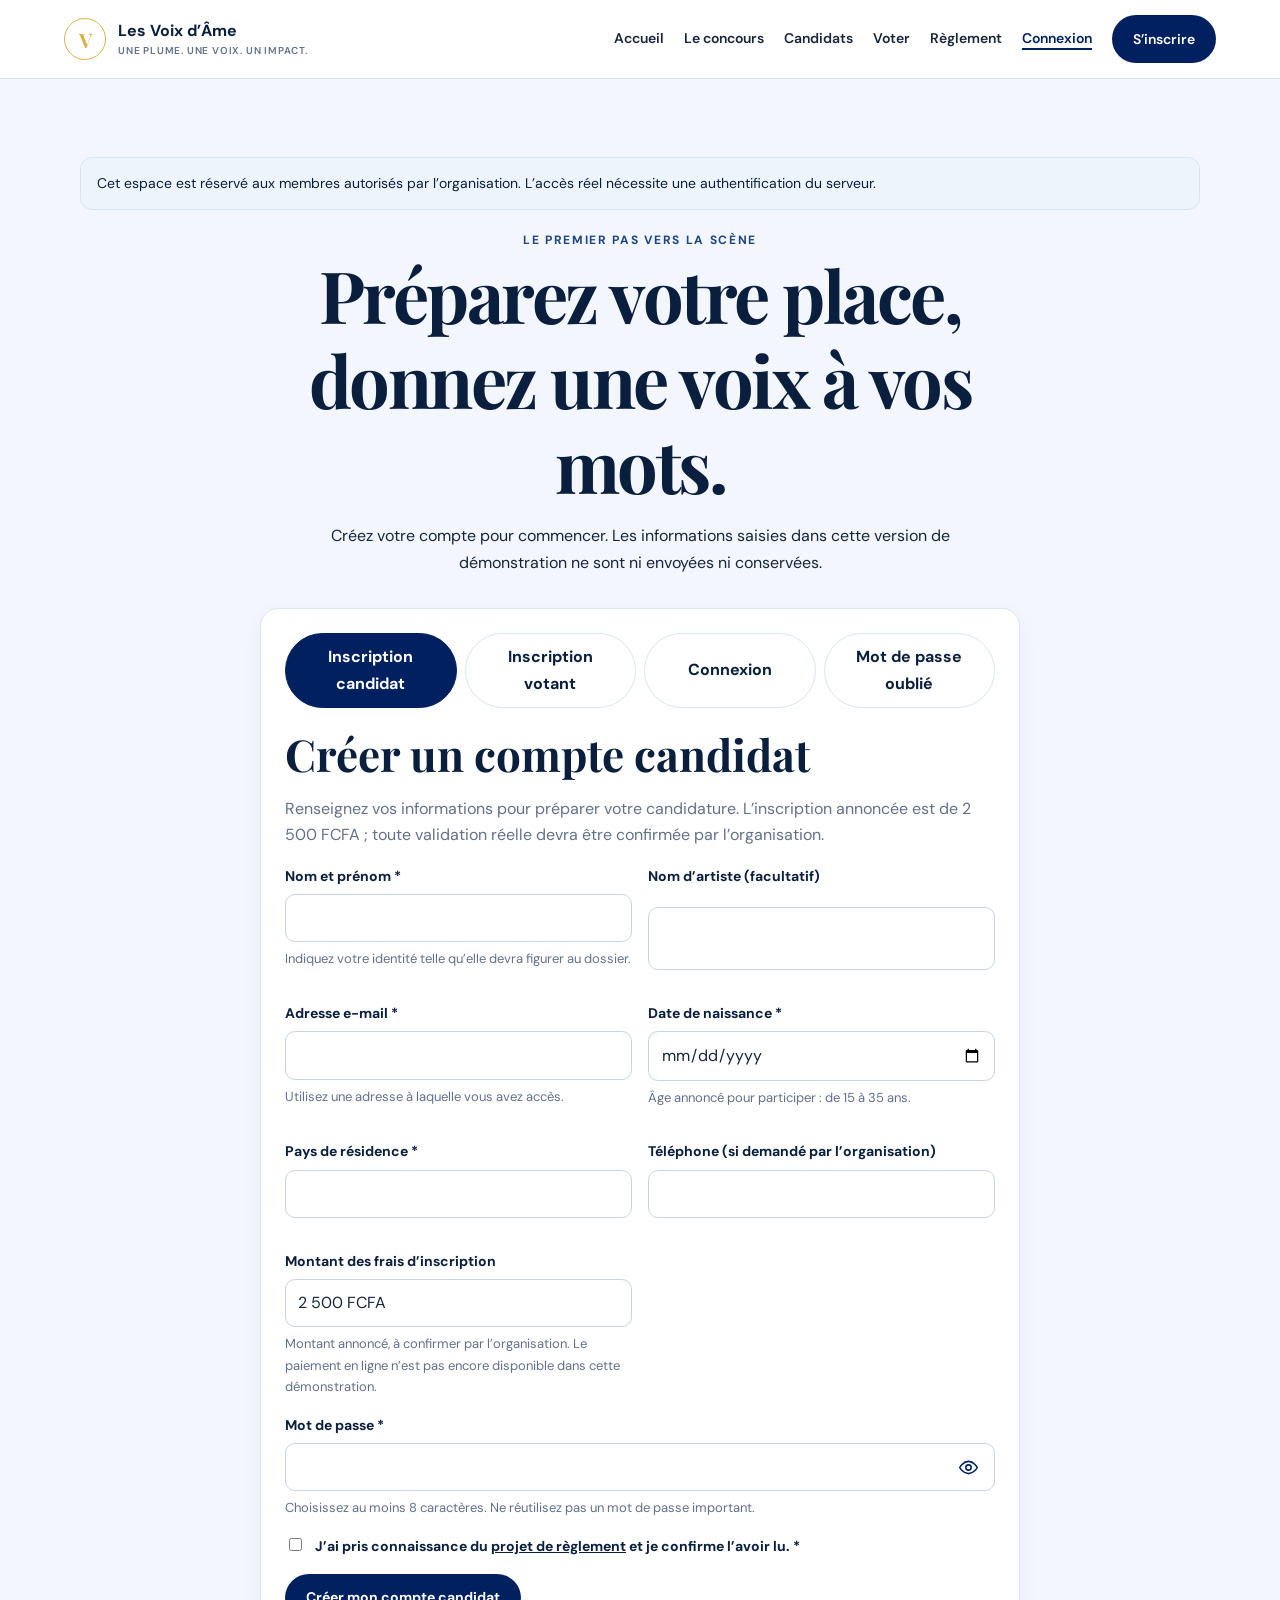
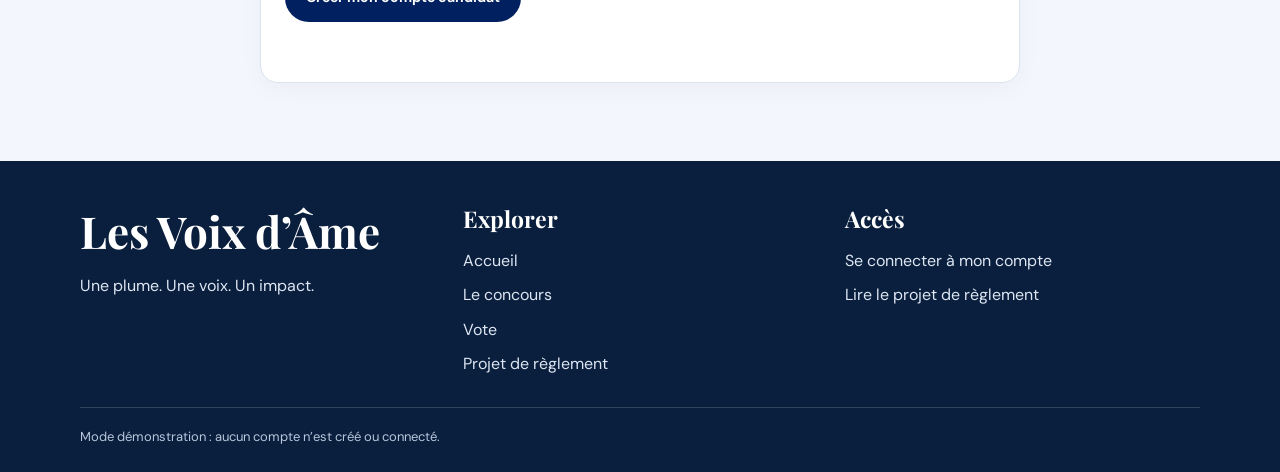
==== admin/index.html @ eb4baf4a "Le front-end du projet" ====
<!doctype html>
<script>if(sessionStorage.getItem("lva-demo-role")!=="admin"){window.location.replace("../auth.html?access=denied&role=admin")}</script>
<html lang="fr"><head><meta charset="utf-8"><meta name="viewport" content="width=device-width, initial-scale=1"><meta name="description" content="Administration Les Voix d’Âme — interface de démonstration non sécurisée."><title>Administration — Les Voix d’Âme</title><link rel="preconnect" href="https://fonts.googleapis.com"><link rel="preconnect" href="https://fonts.gstatic.com" crossorigin><link href="https://fonts.googleapis.com/css2?family=DM+Sans:wght@400;500;600;700&family=Playfair+Display:wght@500;600;700&display=swap" rel="stylesheet"><link rel="stylesheet" href="../css/variables.css"><link rel="stylesheet" href="../css/global.css"></head>
<body><a class="skip-link" href="#contenu">Aller au contenu</a><header class="site-header"><div class="nav-wrap"><a class="brand" href="../index.html"><span class="brand-mark">V</span><span>Les Voix d’Âme<small>UNE PLUME. UNE VOIX. UN IMPACT.</small></span></a><button class="menu-toggle" aria-expanded="false" aria-controls="navigation">Menu</button><nav class="main-nav" id="navigation" aria-label="Navigation principale"><a href="../index.html">Accueil</a><a href="../concours.html">Concours</a><a href="../candidats.html">Candidats</a><a href="../vote.html">Vote</a><a href="../informations.html">Informations</a><a href="../auth.html">Connexion</a></nav></div></header>
<main id="contenu"><section class="section"><div class="container"><div class="dashboard-head"><div><span class="eyebrow">Mode démonstration · interface non sécurisée</span><h1>Administration</h1><p>Les droits et autorisations doivent être contrôlés par le backend.</p></div><button class="btn btn-quiet" type="button" data-logout>Déconnexion (démo)</button></div><div class="dashboard-layout"><nav class="dashboard-menu" aria-label="Sections d’administration"><a href="#accueil">Tableau de bord</a><a href="#candidats">Candidatures</a><a href="#concours">Concours &amp; dates</a><a href="#votes">Votes &amp; paiements</a><a href="#jury">Jury</a><a href="#contenu-site">Contenu &amp; partenaires</a><a href="#securite">Utilisateurs &amp; sécurité</a></nav><div class="dashboard-content">
<section id="accueil"><h2>Tableau de bord</h2><div class="grid-4"><div class="card"><p class="muted">Candidats</p><div class="stat">—</div><small>À connecter</small></div><div class="card"><p class="muted">En attente</p><div class="stat">—</div><small>À connecter</small></div><div class="card"><p class="muted">Comptes</p><div class="stat">—</div><small>À connecter</small></div><div class="card"><p class="muted">Votes &amp; paiements</p><div class="stat">—</div><small>À connecter</small></div></div><div class="notice">Aucune statistique réelle n’est affichée.</div></section>
<section id="candidats"><h2>Candidats &amp; candidatures</h2><div class="field"><label for="candidate-search">Rechercher un candidat</label><input id="candidate-search" type="search" placeholder="Données disponibles après connexion"></div><div class="empty-state">Aucun dossier connecté. Toute validation ou tout rejet nécessite une API authentifiée.</div></section>
<section id="concours"><h2>Concours &amp; calendrier</h2><div class="date-list"><div class="date-item"><strong>Clôture des inscriptions</strong><time>31 décembre 2026 à 23 h 59</time></div><div class="date-item"><strong>Résultats de sélection</strong><time>8 janvier 2027 à 10 h</time></div><div class="date-item"><strong>Première phase en présentiel</strong><time>23 janvier 2027 à 16 h</time></div><div class="date-item"><strong>Deuxième phase en présentiel</strong><time>6 février 2027 à 16 h</time></div><div class="date-item"><strong>Grande finale</strong><time>20 février 2027 à 16 h</time></div></div><p class="notice" style="margin-top:16px">Correspondance entre les dates en présentiel et les phases à confirmer.</p></section>
<section id="votes"><h2>Votes &amp; paiements</h2><div class="notice notice-blue">Seul le serveur peut confirmer un paiement, créditer des points et enregistrer un vote. Ces actions sont désactivées ici.</div><a class="btn btn-quiet" href="../vote.html">Consulter les packs configurés</a></section>
<section id="jury"><h2>Jury &amp; évaluations</h2><div class="empty-state">Aucun membre ni résultat chargé. L’accès doit respecter les rôles et la confidentialité côté serveur.</div></section>
<section id="contenu-site"><h2>Contenu, annonces &amp; partenaires</h2><div class="empty-state">Les outils seront activés après définition des endpoints et des rôles. Aucun partenaire fictif n’est préchargé.</div></section>
<section id="securite"><h2>Utilisateurs &amp; sécurité</h2><div class="notice">Cette page n’est pas protégée par authentification. Ne pas utiliser comme panneau d’administration de production.</div><div class="empty-state" style="margin-top:16px">Comptes, rôles et journal d’audit à connecter au backend.</div></section>
</div></div></div></section></main><footer class="site-footer"><div class="container"><div class="footer-grid"><div><h2>Les Voix d’Âme</h2><p>Une plume. Une voix. Un impact.</p></div><div><h3>Site</h3><div class="footer-links"><a href="../index.html">Accueil</a><a href="../concours.html">Concours</a><a href="../informations.html">Informations</a></div></div><div><h3>Accès</h3><div class="footer-links"><a href="../auth.html">Connexion</a><a href="../informations.html">Règlement</a></div></div></div><div class="footer-bottom">Panneau de démonstration : ne pas exposer en production sans authentification serveur.</div></div></footer><script>const menu=document.querySelector(".menu-toggle");menu.addEventListener("click",()=>{const o=menu.getAttribute("aria-expanded")!=="true";menu.setAttribute("aria-expanded",String(o));document.querySelector(".main-nav").classList.toggle("is-open",o)});document.querySelector("[data-logout]").addEventListener("click",()=>{sessionStorage.removeItem("lva-demo-role");window.location.replace("../auth.html")});</script></body></html>
---- css/variables.css ----
:root {
  color-scheme: light;
  --navy: #0A1F3D;
  --blue: #002060;
  --blue-mid: #1D4582;
  --blue-pale: #CADCFC;
  --gold: #D9B24C;
  --surface: #F3F6FC;
  --white: #FFFFFF;
  --ink: #17253A;
  --muted: #627089;
  --line: #DCE4F0;
  --success: #176B4D;
  --shadow: 0 18px 50px rgba(10, 31, 61, .09);
  --radius: 18px;
  --font-display: "Playfair Display", Georgia, serif;
  --font-body: "DM Sans", Arial, sans-serif;
}
---- css/global.css ----
* { box-sizing: border-box; }
html { scroll-behavior: smooth; }
:target { scroll-margin-top: 96px; }
body { margin: 0; background: var(--surface); color: var(--ink); font: 16px/1.65 var(--font-body); }
body[data-required-role]:not(.role-authorized) { visibility:hidden; }
a { color: inherit; }
button, input, select, textarea { font: inherit; }
button, a { -webkit-tap-highlight-color: transparent; }
button { cursor: pointer; }
:focus-visible { outline: 3px solid var(--gold); outline-offset: 3px; }
.skip-link { position: absolute; left: -9999px; top: 8px; z-index: 20; background: white; padding: 10px; }
.skip-link:focus { left: 8px; }
.site-header { position: sticky; top: 0; z-index: 10; background: rgba(255,255,255,.96); border-bottom: 1px solid var(--line); backdrop-filter: blur(12px); }
.nav-wrap { max-width: 1200px; margin: auto; padding: 12px 24px; min-height: 78px; display:flex; align-items:center; justify-content:space-between; gap:24px; }
.brand { color: var(--navy); text-decoration:none; display:flex; align-items:center; gap:12px; line-height:1.2; font-weight:700; }
.brand-mark { width:42px; height:42px; border:1px solid var(--gold); color:var(--gold); display:grid; place-items:center; border-radius:50%; font:700 20px var(--font-display); }
.brand small { display:block; color:var(--muted); font-size:10px; letter-spacing:.08em; font-weight:600; margin-top:4px; }
.main-nav { display:flex; align-items:center; gap:20px; }
.main-nav a { text-decoration:none; color:var(--ink); font-size:14px; font-weight:600; }
.main-nav a:hover, .text-link:hover { color:var(--blue-mid); }
.main-nav a[aria-current="page"] { color:var(--blue); text-decoration:underline; text-decoration-thickness:2px; text-underline-offset:5px; }
.main-nav a.btn-blue { color:var(--white); }
.main-nav a.btn-blue:hover { color:var(--white); background:#123A78; }
.menu-toggle { display:none; border:1px solid var(--line); border-radius:10px; padding:9px 12px; background:#fff; color:var(--navy); }
.container { width:min(1120px, calc(100% - 40px)); margin-inline:auto; }
.section { padding:78px 0; }
.section-tight { padding:48px 0; }
.section-heading { max-width:700px; margin-bottom:32px; }
.section-heading-centered { margin-inline:auto; text-align:center; }
.eyebrow { display:inline-block; color:var(--blue-mid); text-transform:uppercase; letter-spacing:.14em; font-size:12px; font-weight:700; }
h1,h2,h3 { color:var(--navy); font-family:var(--font-display); line-height:1.18; margin:0 0 16px; }
h1 { font-size:clamp(42px, 6vw, 72px); letter-spacing:-.035em; }
h2 { font-size:clamp(30px, 4vw, 44px); }
h3 { font-size:23px; }
p { margin:0 0 16px; }
.muted { color:var(--muted); }
.hero { overflow:hidden; background:linear-gradient(120deg, var(--navy), #102F5C 66%, #1D4582); color:white; position:relative; }
.hero::after { content:""; position:absolute; width:440px; height:440px; border:1px solid rgba(217,178,76,.32); border-radius:50%; right:-150px; top:-165px; box-shadow:0 0 0 48px rgba(217,178,76,.035),0 0 0 100px rgba(217,178,76,.025); }
.hero .container { position:relative; z-index:1; padding-block:88px; }
.hero h1,.hero h2 { color:white; max-width:800px; }
.hero p { color:#E2EAF5; max-width:670px; font-size:18px; }
.hero .eyebrow { color:#F2D987; }
.hero-note .muted { color:#D8E4F5; }
.hero-grid { display:grid; grid-template-columns:1.3fr .7fr; gap:50px; align-items:center; }
.hero-note { border:1px solid rgba(255,255,255,.2); background:rgba(255,255,255,.07); padding:28px; border-radius:var(--radius); backdrop-filter:blur(8px); }
.hero-note strong { color:#F2D987; font:600 24px var(--font-display); }
.button-row { display:flex; flex-wrap:wrap; gap:12px; margin-top:26px; }
.btn { display:inline-flex; justify-content:center; align-items:center; min-height:48px; padding:12px 20px; border-radius:999px; border:1px solid transparent; text-decoration:none; font-size:14px; font-weight:700; line-height:1.2; transition:transform .18s,background .18s; }
.btn:hover { transform:translateY(-2px); }
.btn:active { transform:translateY(0); }
.btn:disabled { opacity:.65; cursor:not-allowed; transform:none; }
.btn-primary { background:var(--gold); color:var(--navy); }
.btn-light { background:white; color:var(--navy); }
.btn-outline { border-color:rgba(255,255,255,.72); color:white; }
.btn-outline:hover { color:white; background:rgba(255,255,255,.12); }
.btn-blue { background:var(--blue); color:var(--white); }
.btn-blue:hover { background:#123A78; color:var(--white); }
.btn-quiet { border-color:var(--line); color:var(--navy); background:white; }
.btn-quiet:hover { color:var(--blue); background:#F7F9FC; }
.countdown { display:flex; gap:12px; margin:20px 0 0; }
.countdown div { min-width:62px; text-align:center; padding:10px 8px; background:rgba(255,255,255,.1); border-radius:12px; }
.countdown strong { display:block; font-size:22px; color:white; }
.countdown span { font-size:10px; text-transform:uppercase; letter-spacing:.08em; color:#D8E4F5; }
.grid-2,.grid-3,.grid-4 { display:grid; gap:20px; }
.grid-2 { grid-template-columns:repeat(2,minmax(0,1fr)); }
.grid-3 { grid-template-columns:repeat(3,minmax(0,1fr)); }
.grid-4 { grid-template-columns:repeat(4,minmax(0,1fr)); }
.card { background:white; border:1px solid var(--line); border-radius:var(--radius); padding:24px; box-shadow:0 6px 24px rgba(10,31,61,.035); }
.card p:last-child { margin-bottom:0; }
.icon-box { width:44px; height:44px; display:grid; place-items:center; border-radius:13px; color:var(--blue); background:#EAF0FA; font-size:20px; margin-bottom:18px; }
.timeline { display:grid; grid-template-columns:repeat(4,1fr); gap:16px; }
.step { border-top:2px solid var(--gold); padding:20px 4px 0; }
.step-number { color:var(--blue-mid); font-size:12px; font-weight:700; text-transform:uppercase; letter-spacing:.1em; }
.date-list { display:grid; gap:12px; }
.date-list { margin:0; padding:0; list-style:none; }
.date-item { display:flex; justify-content:space-between; align-items:center; gap:16px; padding:15px 18px; background:white; border:1px solid var(--line); border-radius:12px; }
.date-item time { color:var(--blue); font-weight:700; white-space:nowrap; }
.criteria { display:flex; flex-wrap:wrap; gap:9px; }
.tag { display:inline-flex; padding:7px 12px; border-radius:999px; background:#E9EFF8; color:var(--navy); font-size:13px; font-weight:600; }
.banner { background:#EDF2F9; border-left:4px solid var(--gold); padding:17px 20px; border-radius:0 12px 12px 0; }
.notice { background:#FFF8E6; color:#654F19; border:1px solid #F1DEA0; padding:14px 16px; border-radius:12px; font-size:14px; }
.notice-blue { background:#EEF4FC; border-color:#D5E2F6; color:var(--navy); }
.regulation-layout { display:grid; grid-template-columns:250px minmax(0,1fr); gap:22px; align-items:start; margin-top:28px; }
.regulation-nav { position:sticky; top:96px; display:grid; gap:5px; }
.regulation-nav h2 { font-size:24px; }
.regulation-nav a { padding:7px 9px; border-radius:8px; color:var(--blue); font-size:14px; font-weight:600; text-decoration:none; }
.regulation-nav a:hover { background:#EAF0FA; }
.regulation-articles { display:grid; gap:16px; min-width:0; }
.regulation-article { scroll-margin-top:96px; }
.regulation-article p,.regulation-article li { max-width:78ch; }
.regulation-article li { margin-bottom:9px; }
.regulation-article .date-item { max-width:none; }
details.card summary { color:var(--navy); font:600 21px/1.35 var(--font-display); cursor:pointer; }
details.card[open] summary { margin-bottom:14px; }
.form-card { max-width:760px; margin:auto; }
.form-grid { display:grid; grid-template-columns:repeat(2,minmax(0,1fr)); gap:16px; }
.field { display:grid; gap:6px; margin-bottom:16px; }
.field label { color:var(--navy); font-size:14px; font-weight:700; }
.field input,.field select,.field textarea { width:100%; min-height:46px; border:1px solid #C9D4E3; border-radius:10px; padding:10px 12px; background:white; color:var(--ink); }
.field input::placeholder,.field textarea::placeholder { color:#68778E; opacity:1; }
.field input:focus,.field select:focus,.field textarea:focus { border-color:var(--blue-mid); outline:3px solid rgba(29,69,130,.14); outline-offset:1px; }
.field textarea { min-height:120px; resize:vertical; }
.field input[type="checkbox"],.field input[type="radio"] { width:auto; min-height:auto; }
.password-input { position:relative; }
.password-input input { padding-right:54px; }
.password-toggle { position:absolute; top:50%; right:6px; width:42px; height:42px; display:grid; place-items:center; transform:translateY(-50%); border:0; border-radius:9px; background:transparent; color:var(--blue); }
.password-toggle:hover { background:#EAF0FA; }
.password-toggle svg { width:21px; height:21px; fill:none; stroke:currentColor; stroke-width:1.8; stroke-linecap:round; stroke-linejoin:round; }
.password-toggle .eye-off { display:none; }
.password-toggle[aria-pressed="true"] .eye-on { display:none; }
.password-toggle[aria-pressed="true"] .eye-off { display:block; }
.form-help { color:var(--muted); font-size:13px; }
.check-row { display:flex; align-items:flex-start; gap:10px; }
.form-message { min-height:24px; margin-top:12px; color:var(--blue-mid); font-weight:600; }
.form-message:not(:empty) { padding:10px 12px; border-radius:9px; background:#EEF4FC; }
.form-message.is-error { color:#8B1E1E; background:#FFF0F0; }
.tabs { display:grid; grid-template-columns:repeat(auto-fit,minmax(160px,1fr)); gap:8px; margin-bottom:20px; align-items:stretch; }
.tab-button { border:1px solid var(--line); background:white; color:var(--navy); border-radius:999px; padding:10px 16px; font-weight:700; width:100%; justify-self:stretch; }
.tab-button:hover { background:#EEF3FA; }
.tab-button[aria-selected="true"] { background:var(--blue); color:white; border-color:var(--blue); }
.tab-panel[hidden] { display:none; }
.pack-card { display:flex; flex-direction:column; gap:10px; }
.pack-card strong { font:600 28px var(--font-display); color:var(--navy); }
.pack-card .btn { margin-top:auto; }
.stat { font:700 28px var(--font-display); color:var(--blue); }
.dashboard-layout { display:grid; grid-template-columns:230px minmax(0,1fr); gap:24px; align-items:start; }
.dashboard-menu { position:sticky; top:96px; display:grid; gap:6px; }
.dashboard-menu a { display:block; padding:10px 12px; border-radius:9px; text-decoration:none; color:var(--navy); font-weight:600; }
.dashboard-menu a:hover { background:#E9EFF8; }
.dashboard-content { min-width:0; display:grid; gap:22px; }
.dashboard-content section { scroll-margin-top:100px; }
.dashboard-head { display:flex; align-items:flex-start; justify-content:space-between; gap:16px; }
.dashboard-section { scroll-margin-top:100px; }
.dashboard-actions { display:flex; flex-wrap:wrap; gap:10px; }
.dashboard-status { display:inline-flex; align-items:center; gap:8px; border-radius:999px; padding:6px 11px; background:#EEF4FC; color:var(--navy); font-size:13px; font-weight:700; }
.progress { height:10px; background:#E8EDF5; border-radius:10px; overflow:hidden; }
.progress span { display:block; width:0; height:100%; background:var(--gold); }
.file-preview { display:block; width:min(100%,720px); margin-top:16px; background:#0A1F3D; border-radius:12px; }
.field-help-list { margin:0; padding-left:20px; color:var(--muted); }
.field-help-list li { margin-bottom:5px; }
.rating-row { display:grid; grid-template-columns:1fr 140px; gap:12px; align-items:center; padding:10px 0; border-bottom:1px solid var(--line); }
.rating-row input { width:100%; }
.table-wrap { overflow:auto; }
table { width:100%; border-collapse:collapse; text-align:left; }
th,td { border-bottom:1px solid var(--line); padding:12px; white-space:nowrap; }
th { color:var(--navy); font-size:13px; }
.empty-state { text-align:center; padding:32px 18px; color:var(--muted); border:1px dashed #BFCBDD; border-radius:14px; }
.site-footer { background:var(--navy); color:#DDE6F2; padding:44px 0 24px; }
.footer-grid { display:grid; grid-template-columns:repeat(auto-fit,minmax(220px,1fr)); gap:28px; }
.site-footer h2,.site-footer h3 { color:white; }
.site-footer a { color:#DDE6F2; text-decoration:none; }
.footer-links { display:grid; gap:8px; }
.footer-bottom { border-top:1px solid rgba(255,255,255,.16); margin-top:30px; padding-top:18px; color:#B8C7DC; font-size:13px; }
.text-link { color:var(--blue); font-weight:700; }
.sr-only { position:absolute; width:1px; height:1px; padding:0; margin:-1px; overflow:hidden; clip:rect(0,0,0,0); white-space:nowrap; border:0; }
@media (max-width:900px) {
  .main-nav { gap:12px; }
  .main-nav a { font-size:13px; }
  .grid-4 { grid-template-columns:repeat(2,minmax(0,1fr)); }
  .hero-grid { grid-template-columns:1fr; }
  .date-item { align-items:flex-start; flex-direction:column; gap:4px; }
  .date-item time { white-space:normal; }
  .dashboard-layout { grid-template-columns:1fr; }
  .dashboard-menu { position:static; display:flex; overflow:auto; white-space:nowrap; }
  .regulation-layout { grid-template-columns:1fr; }
  .regulation-nav { position:static; grid-template-columns:repeat(2,minmax(0,1fr)); }
  .regulation-nav h2 { grid-column:1/-1; }
}
@media (max-width:680px) {
  .nav-wrap { padding-inline:18px; min-height:68px; }
  .menu-toggle { display:block; }
  .main-nav { display:none; position:absolute; top:68px; left:0; right:0; padding:14px 20px 20px; background:white; border-bottom:1px solid var(--line); box-shadow:var(--shadow); align-items:stretch; }
  .main-nav.is-open { display:grid; }
  .main-nav a { padding:8px; font-size:15px; }
  .container { width:min(100% - 32px,1120px); }
  .section { padding:58px 0; }
  .hero .container { padding-block:65px; }
  .grid-2,.grid-3,.grid-4,.timeline,.footer-grid { grid-template-columns:1fr; }
  .form-grid { grid-template-columns:1fr; gap:0; }
  .date-item { align-items:flex-start; flex-direction:column; gap:4px; }
  .countdown { gap:7px; }
  .countdown div { min-width:55px; }
  .dashboard-menu { margin-inline:-16px; padding-inline:16px; }
  .dashboard-head { flex-direction:column; }
  .dashboard-head > * { max-width:100%; }
  .dashboard-head .btn { width:fit-content; }
  .dashboard-menu { width:calc(100% + 32px); max-width:100vw; }
  .regulation-nav { grid-template-columns:1fr 1fr; }
  .rating-row { grid-template-columns:1fr 95px; }
  .card { padding:20px; }
}
@media (prefers-reduced-motion:reduce) { *,*::before,*::after { scroll-behavior:auto !important; transition:none !important; } }
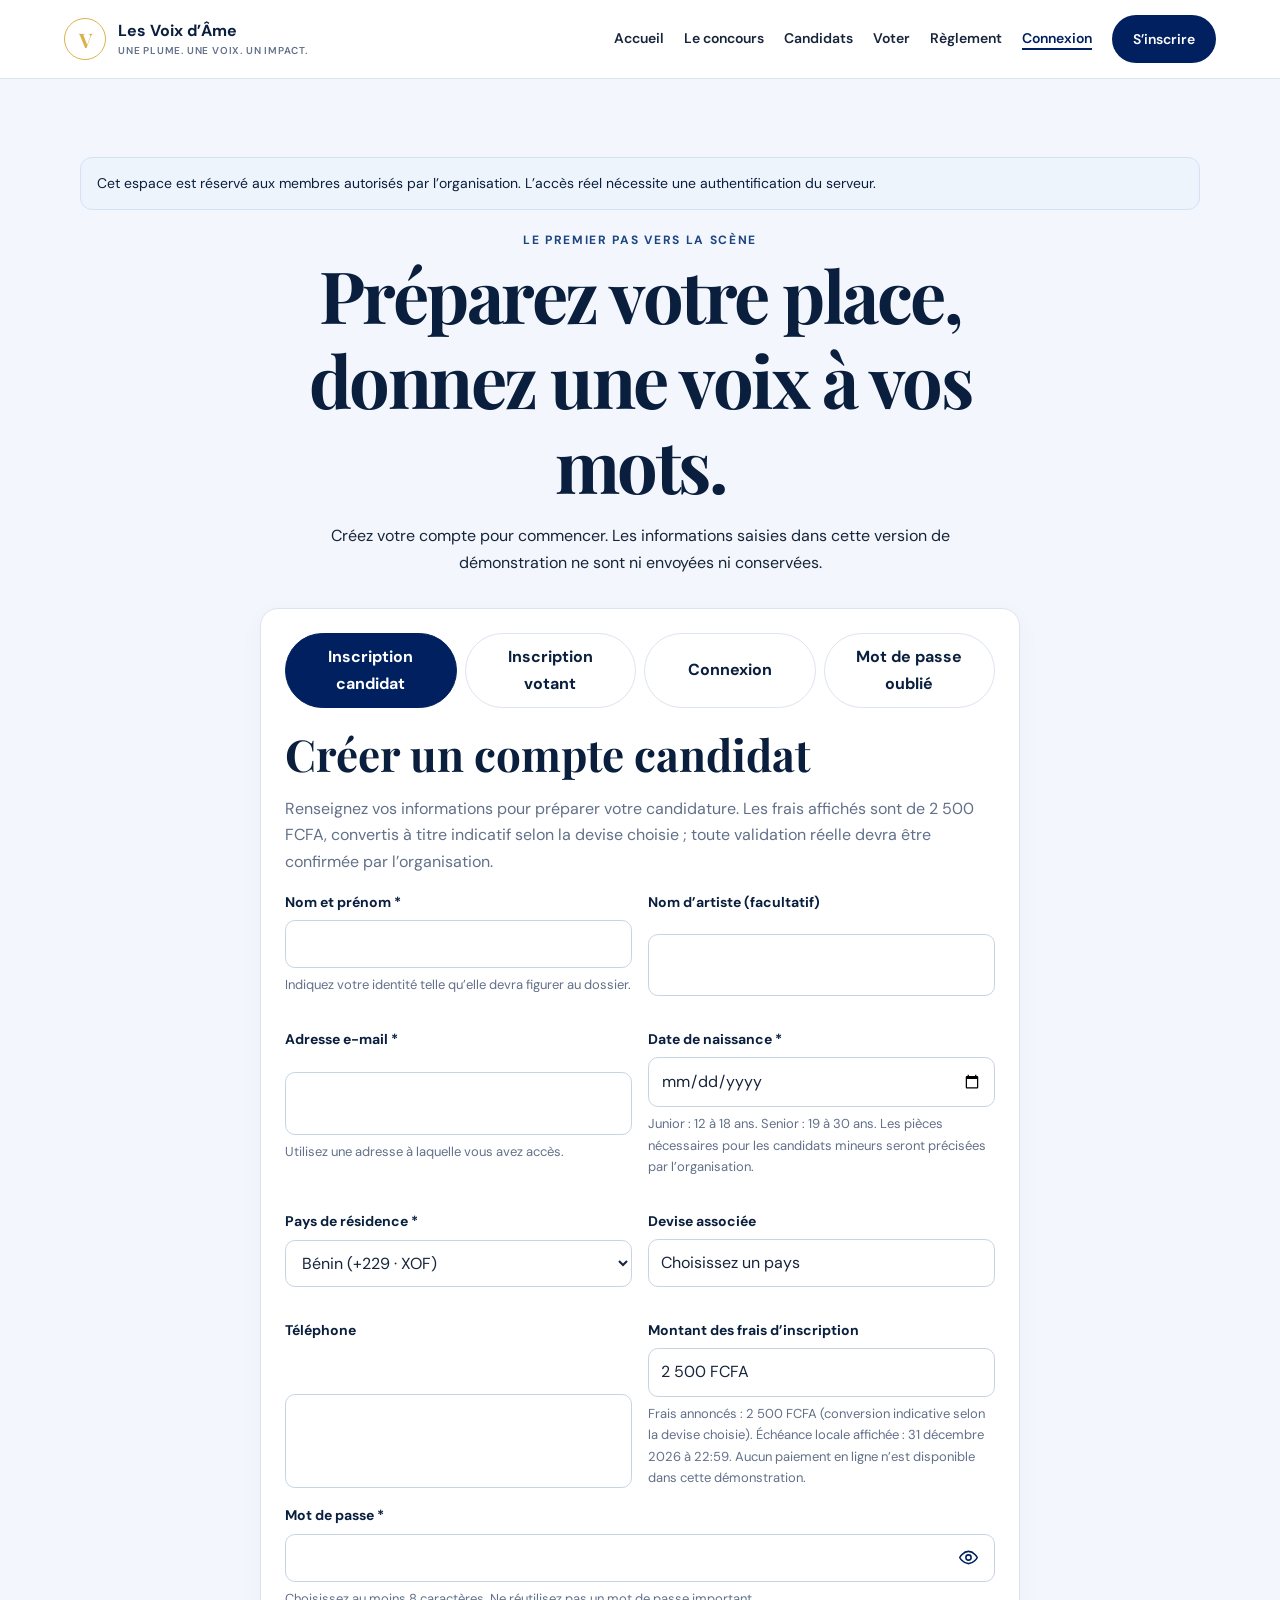
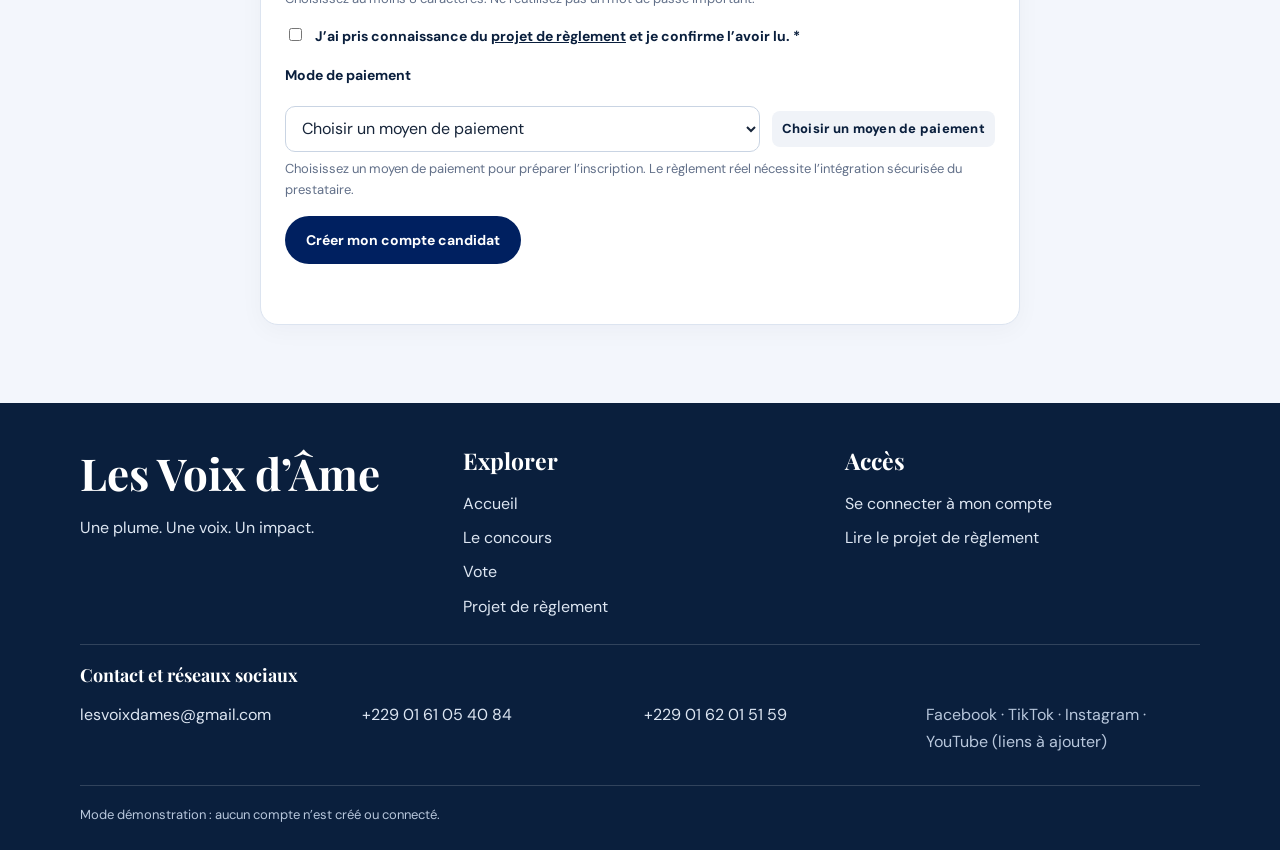
==== commit 5839e600: "Ajoute des modifications apportées sur le front-end." ====
--- a/admin/index.html
+++ b/admin/index.html
@@ -1,13 +1,12 @@
 <!doctype html>
-<script>if(sessionStorage.getItem("lva-demo-role")!=="admin"){window.location.replace("../auth.html?access=denied&role=admin")}</script>
-<html lang="fr"><head><meta charset="utf-8"><meta name="viewport" content="width=device-width, initial-scale=1"><meta name="description" content="Administration Les Voix d’Âme — interface de démonstration non sécurisée."><title>Administration — Les Voix d’Âme</title><link rel="preconnect" href="https://fonts.googleapis.com"><link rel="preconnect" href="https://fonts.gstatic.com" crossorigin><link href="https://fonts.googleapis.com/css2?family=DM+Sans:wght@400;500;600;700&family=Playfair+Display:wght@500;600;700&display=swap" rel="stylesheet"><link rel="stylesheet" href="../css/variables.css"><link rel="stylesheet" href="../css/global.css"></head>
+<html lang="fr"><head><meta charset="utf-8"><meta name="viewport" content="width=device-width, initial-scale=1"><meta name="description" content="Administration Les Voix d’Âme — interface de démonstration non sécurisée."><title>Administration — Les Voix d’Âme</title><link rel="preconnect" href="https://fonts.googleapis.com"><link rel="preconnect" href="https://fonts.gstatic.com" crossorigin><link href="https://fonts.googleapis.com/css2?family=DM+Sans:wght@400;500;600;700&family=Playfair+Display:wght@500;600;700&display=swap" rel="stylesheet"><link rel="stylesheet" href="../css/variables.css"><link rel="stylesheet" href="../css/global.css"><script>if(sessionStorage.getItem("lva-demo-role")!=="admin"){window.location.replace("../auth.html?access=denied&role=admin")}</script></head>
 <body><a class="skip-link" href="#contenu">Aller au contenu</a><header class="site-header"><div class="nav-wrap"><a class="brand" href="../index.html"><span class="brand-mark">V</span><span>Les Voix d’Âme<small>UNE PLUME. UNE VOIX. UN IMPACT.</small></span></a><button class="menu-toggle" aria-expanded="false" aria-controls="navigation">Menu</button><nav class="main-nav" id="navigation" aria-label="Navigation principale"><a href="../index.html">Accueil</a><a href="../concours.html">Concours</a><a href="../candidats.html">Candidats</a><a href="../vote.html">Vote</a><a href="../informations.html">Informations</a><a href="../auth.html">Connexion</a></nav></div></header>
-<main id="contenu"><section class="section"><div class="container"><div class="dashboard-head"><div><span class="eyebrow">Mode démonstration · interface non sécurisée</span><h1>Administration</h1><p>Les droits et autorisations doivent être contrôlés par le backend.</p></div><button class="btn btn-quiet" type="button" data-logout>Déconnexion (démo)</button></div><div class="dashboard-layout"><nav class="dashboard-menu" aria-label="Sections d’administration"><a href="#accueil">Tableau de bord</a><a href="#candidats">Candidatures</a><a href="#concours">Concours &amp; dates</a><a href="#votes">Votes &amp; paiements</a><a href="#jury">Jury</a><a href="#contenu-site">Contenu &amp; partenaires</a><a href="#securite">Utilisateurs &amp; sécurité</a></nav><div class="dashboard-content">
+<main id="contenu"><section class="section"><div class="container"><div class="dashboard-head"><div><span class="eyebrow">Mode démonstration · interface non sécurisée</span><h1>Administration</h1><p>Les droits et autorisations doivent être contrôlés par le backend.</p></div><button class="btn btn-quiet" type="button" data-logout>Déconnexion (démo)</button></div><div class="dashboard-layout"><nav class="dashboard-menu" aria-label="Sections d’administration"><a href="#accueil">Tableau de bord</a><a href="#candidats">Candidatures</a><a href="#concours">Concours &amp; dates</a><a href="#votes">Votes &amp; paiements</a><a href="#jury">Jury</a><a href="#contenu-site">Contenu &amp; partenaires</a><a href="#securite">Utilisateurs &amp; sécurité</a><a href="#parametres">Paramètres du concours</a></nav><div class="dashboard-content">
 <section id="accueil"><h2>Tableau de bord</h2><div class="grid-4"><div class="card"><p class="muted">Candidats</p><div class="stat">—</div><small>À connecter</small></div><div class="card"><p class="muted">En attente</p><div class="stat">—</div><small>À connecter</small></div><div class="card"><p class="muted">Comptes</p><div class="stat">—</div><small>À connecter</small></div><div class="card"><p class="muted">Votes &amp; paiements</p><div class="stat">—</div><small>À connecter</small></div></div><div class="notice">Aucune statistique réelle n’est affichée.</div></section>
 <section id="candidats"><h2>Candidats &amp; candidatures</h2><div class="field"><label for="candidate-search">Rechercher un candidat</label><input id="candidate-search" type="search" placeholder="Données disponibles après connexion"></div><div class="empty-state">Aucun dossier connecté. Toute validation ou tout rejet nécessite une API authentifiée.</div></section>
 <section id="concours"><h2>Concours &amp; calendrier</h2><div class="date-list"><div class="date-item"><strong>Clôture des inscriptions</strong><time>31 décembre 2026 à 23 h 59</time></div><div class="date-item"><strong>Résultats de sélection</strong><time>8 janvier 2027 à 10 h</time></div><div class="date-item"><strong>Première phase en présentiel</strong><time>23 janvier 2027 à 16 h</time></div><div class="date-item"><strong>Deuxième phase en présentiel</strong><time>6 février 2027 à 16 h</time></div><div class="date-item"><strong>Grande finale</strong><time>20 février 2027 à 16 h</time></div></div><p class="notice" style="margin-top:16px">Correspondance entre les dates en présentiel et les phases à confirmer.</p></section>
 <section id="votes"><h2>Votes &amp; paiements</h2><div class="notice notice-blue">Seul le serveur peut confirmer un paiement, créditer des points et enregistrer un vote. Ces actions sont désactivées ici.</div><a class="btn btn-quiet" href="../vote.html">Consulter les packs configurés</a></section>
 <section id="jury"><h2>Jury &amp; évaluations</h2><div class="empty-state">Aucun membre ni résultat chargé. L’accès doit respecter les rôles et la confidentialité côté serveur.</div></section>
 <section id="contenu-site"><h2>Contenu, annonces &amp; partenaires</h2><div class="empty-state">Les outils seront activés après définition des endpoints et des rôles. Aucun partenaire fictif n’est préchargé.</div></section>
-<section id="securite"><h2>Utilisateurs &amp; sécurité</h2><div class="notice">Cette page n’est pas protégée par authentification. Ne pas utiliser comme panneau d’administration de production.</div><div class="empty-state" style="margin-top:16px">Comptes, rôles et journal d’audit à connecter au backend.</div></section>
-</div></div></div></section></main><footer class="site-footer"><div class="container"><div class="footer-grid"><div><h2>Les Voix d’Âme</h2><p>Une plume. Une voix. Un impact.</p></div><div><h3>Site</h3><div class="footer-links"><a href="../index.html">Accueil</a><a href="../concours.html">Concours</a><a href="../informations.html">Informations</a></div></div><div><h3>Accès</h3><div class="footer-links"><a href="../auth.html">Connexion</a><a href="../informations.html">Règlement</a></div></div></div><div class="footer-bottom">Panneau de démonstration : ne pas exposer en production sans authentification serveur.</div></div></footer><script>const menu=document.querySelector(".menu-toggle");menu.addEventListener("click",()=>{const o=menu.getAttribute("aria-expanded")!=="true";menu.setAttribute("aria-expanded",String(o));document.querySelector(".main-nav").classList.toggle("is-open",o)});document.querySelector("[data-logout]").addEventListener("click",()=>{sessionStorage.removeItem("lva-demo-role");window.location.replace("../auth.html")});</script></body></html>
+<section id="parametres"><h2>Paramètres du concours (préparation)</h2><div class="grid-2"><article class="card"><h3>Inscriptions</h3><p>Frais annoncés : 2 500 FCFA.</p><p>Clôture : 31 décembre 2026 à 23 h 59, heure de référence UTC+01:00.</p><p class="form-help">Toute modification et fermeture réelle doivent être appliquées par le serveur.</p></article><article class="card"><h3>Conversion des points commerciaux</h3><p>Référence demandée : 100 FCFA = 1 point.</p><p>Les montants non divisibles en points entiers attendent une décision officielle.</p><p>Aucun taux de change configuré ; XOF et XAF ne sont pas traités comme interchangeables.</p></article><article class="card"><h3>Périodes de vote</h3><p>Dates ouverture et fermeture : à confirmer.</p><p>Aucune période déclarée ouverte.</p></article><article class="card"><h3>Publication des résultats</h3><div class="field"><label for="result-visibility">Visibilité publique</label><select id="result-visibility" disabled><option>Masqués — état à définir côté serveur</option><option>Publiés</option></select></div><div class="field"><label for="result-publish-at">Programmer une publication</label><input id="result-publish-at" type="datetime-local" disabled></div><button class="btn btn-quiet" type="button" disabled>Publication indisponible sans backend</button><p class="form-help">Aucun résultat réel chargé ou publié.</p></article></div></section><section id="securite"><h2>Utilisateurs &amp; sécurité</h2><div class="notice">Cette page n’est pas protégée par authentification. Ne pas utiliser comme panneau d’administration de production.</div><div class="empty-state" style="margin-top:16px">Comptes, rôles et journal d’audit à connecter au backend.</div></section>
+</div></div></div></section></main><footer class="site-footer"><div class="container"><div class="footer-grid"><div><h2>Les Voix d’Âme</h2><p>Une plume. Une voix. Un impact.</p></div><div><h3>Site</h3><div class="footer-links"><a href="../index.html">Accueil</a><a href="../concours.html">Concours</a><a href="../informations.html">Informations</a></div></div><div><h3>Accès</h3><div class="footer-links"><a href="../auth.html">Connexion</a><a href="../informations.html">Règlement</a></div></div></div><div class="footer-contact" aria-label="Coordonn&eacute;es officielles et r&eacute;seaux sociaux"><h3>Contact et r&eacute;seaux sociaux</h3><div class="footer-links"><a href="mailto:lesvoixdames@gmail.com">lesvoixdames@gmail.com</a><a href="tel:+2290161054084">+229 01 61 05 40 84</a><a href="tel:+2290162015159">+229 01 62 01 51 59</a><span>Facebook · TikTok · Instagram · YouTube (liens &agrave; ajouter)</span></div></div><div class="footer-bottom">Panneau de démonstration : ne pas exposer en production sans authentification serveur.</div></div></footer><script>const menu=document.querySelector(".menu-toggle");menu.addEventListener("click",()=>{const o=menu.getAttribute("aria-expanded")!=="true";menu.setAttribute("aria-expanded",String(o));document.querySelector(".main-nav").classList.toggle("is-open",o)});document.querySelector("[data-logout]").addEventListener("click",()=>{sessionStorage.removeItem("lva-demo-role");window.location.replace("../auth.html")});</script></body></html>
--- a/css/global.css
+++ b/css/global.css
@@ -1,4 +1,5 @@
 * { box-sizing: border-box; }
+[hidden] { display: none !important; }
 html { scroll-behavior: smooth; }
 :target { scroll-margin-top: 96px; }
 body { margin: 0; background: var(--surface); color: var(--ink); font: 16px/1.65 var(--font-body); }
@@ -61,6 +62,35 @@
 .countdown div { min-width:62px; text-align:center; padding:10px 8px; background:rgba(255,255,255,.1); border-radius:12px; }
 .countdown strong { display:block; font-size:22px; color:white; }
 .countdown span { font-size:10px; text-transform:uppercase; letter-spacing:.08em; color:#D8E4F5; }
+.home-deadline-countdown { display:grid; grid-template-columns:repeat(4,minmax(0,1fr)); gap:8px; margin-top:18px; }
+.home-deadline-countdown div { min-width:0; padding:10px 6px; background:#0A1F3D; border-radius:10px; }
+.home-deadline-countdown strong { color:#FFFFFF; font-size:clamp(20px,3vw,28px); line-height:1.15; }
+.home-deadline-countdown span { color:#FFFFFF; font-size:10px; letter-spacing:.04em; }
+.home-deadline-card .form-message { color:var(--blue); }
+.date-list .date-item { align-items:flex-start; flex-direction:column; }
+.countdown-box { width:100%; }
+.date-list .countdown { max-width:460px; }
+.date-list .countdown div { background:#0A1F3D; min-width:72px; }
+.date-list .countdown strong { color:#FFFFFF; font-size:24px; line-height:1.2; }
+.date-list .countdown span { color:#FFFFFF; font-size:11px; }
+.countdown-box small { display:block; min-height:20px; margin-top:6px; color:var(--blue); font-weight:700; }
+.calendar-layout { display:grid; grid-template-columns:1fr; gap:20px; }
+#calendrier .date-list { grid-template-columns:repeat(5,minmax(0,1fr)); align-items:stretch; }
+#calendrier .date-item { min-width:0; height:100%; padding:16px 12px; gap:9px; }
+#calendrier .date-item > strong { min-height:2.5em; font-size:16px; }
+#calendrier .date-item time { white-space:normal; font-size:13px; line-height:1.4; }
+#calendrier .countdown { gap:4px; }
+#calendrier .countdown div { flex:1; min-width:0; padding:8px 2px; }
+#calendrier .countdown strong { font-size:20px; }
+#calendrier .countdown span { font-size:8px; letter-spacing:0; }
+.payment-logo { display:inline-flex; min-width:84px; min-height:36px; align-items:center; justify-content:center; padding:5px 10px; border-radius:8px; background:#F0F3F8; color:var(--navy); font-size:13px; font-weight:800; letter-spacing:.02em; }
+.payment-logo[data-provider="mtn"] { background:#FFCC00; color:#171717; }
+.payment-logo[data-provider="moov"] { background:#0872CE; color:#fff; }
+.payment-logo[data-provider="orange"] { background:#FF7900; color:#fff; }
+.payment-logo[data-provider="wave"] { background:#1BB6E8; color:#fff; }
+.payment-logo[data-provider="card"] { background:#163C78; color:#fff; }
+.payment-choice { display:flex; align-items:center; gap:12px; margin-top:12px; }
+.payment-choice select { flex:1; min-width:0; min-height:46px; border:1px solid #C9D4E3; border-radius:10px; padding:10px 12px; background:#fff; color:var(--ink); font:inherit; }
 .grid-2,.grid-3,.grid-4 { display:grid; gap:20px; }
 .grid-2 { grid-template-columns:repeat(2,minmax(0,1fr)); }
 .grid-3 { grid-template-columns:repeat(3,minmax(0,1fr)); }
@@ -87,6 +117,7 @@
 .regulation-nav a:hover { background:#EAF0FA; }
 .regulation-articles { display:grid; gap:16px; min-width:0; }
 .regulation-article { scroll-margin-top:96px; }
+.regulation-text { white-space:pre-wrap; overflow-wrap:anywhere; line-height:1.75; font-family:var(--font-body); }
 .regulation-article p,.regulation-article li { max-width:78ch; }
 .regulation-article li { margin-bottom:9px; }
 .regulation-article .date-item { max-width:none; }
@@ -122,13 +153,16 @@
 .pack-card { display:flex; flex-direction:column; gap:10px; }
 .pack-card strong { font:600 28px var(--font-display); color:var(--navy); }
 .pack-card .btn { margin-top:auto; }
+.pack-pagination { display:flex; align-items:center; justify-content:center; gap:16px; margin:22px 0 8px; }
+.pack-pagination span { color:var(--navy); font-size:14px; font-weight:700; text-align:center; }
+.pack-pagination button:disabled { opacity:.45; cursor:not-allowed; }
 .stat { font:700 28px var(--font-display); color:var(--blue); }
 .dashboard-layout { display:grid; grid-template-columns:230px minmax(0,1fr); gap:24px; align-items:start; }
 .dashboard-menu { position:sticky; top:96px; display:grid; gap:6px; }
 .dashboard-menu a { display:block; padding:10px 12px; border-radius:9px; text-decoration:none; color:var(--navy); font-weight:600; }
 .dashboard-menu a:hover { background:#E9EFF8; }
 .dashboard-content { min-width:0; display:grid; gap:22px; }
-.dashboard-content section { scroll-margin-top:100px; }
+.dashboard-content section { min-width:0; scroll-margin-top:100px; }
 .dashboard-head { display:flex; align-items:flex-start; justify-content:space-between; gap:16px; }
 .dashboard-section { scroll-margin-top:100px; }
 .dashboard-actions { display:flex; flex-wrap:wrap; gap:10px; }
@@ -145,8 +179,18 @@
 th,td { border-bottom:1px solid var(--line); padding:12px; white-space:nowrap; }
 th { color:var(--navy); font-size:13px; }
 .empty-state { text-align:center; padding:32px 18px; color:var(--muted); border:1px dashed #BFCBDD; border-radius:14px; }
+.promoter-photo-placeholder { min-height:260px; display:flex; flex-direction:column; justify-content:center; align-items:center; text-align:center; border-style:dashed; }
+.promoter-photo-placeholder p { margin:22px 0 6px; color:var(--navy); font-weight:700; }
+.promoter-photo-placeholder small { max-width:34ch; color:var(--muted); }
+.payment-methods { display:flex; flex-wrap:wrap; gap:8px 18px; margin:0 0 18px; padding:14px 16px; border:1px solid var(--line); border-radius:10px; }
+.payment-methods legend { padding:0 6px; color:var(--navy); font-weight:700; }
+.payment-methods span { color:var(--muted); font-size:14px; }
 .site-footer { background:var(--navy); color:#DDE6F2; padding:44px 0 24px; }
 .footer-grid { display:grid; grid-template-columns:repeat(auto-fit,minmax(220px,1fr)); gap:28px; }
+.footer-contact { margin-top:24px; padding-top:20px; border-top:1px solid rgba(255,255,255,.16); }
+.footer-contact h3 { font-size:18px; }
+.footer-contact .footer-links { grid-template-columns:repeat(auto-fit,minmax(190px,1fr)); align-items:start; }
+.footer-contact .footer-links span { color:#B8C7DC; }
 .site-footer h2,.site-footer h3 { color:white; }
 .site-footer a { color:#DDE6F2; text-decoration:none; }
 .footer-links { display:grid; gap:8px; }
@@ -165,6 +209,7 @@
   .regulation-layout { grid-template-columns:1fr; }
   .regulation-nav { position:static; grid-template-columns:repeat(2,minmax(0,1fr)); }
   .regulation-nav h2 { grid-column:1/-1; }
+  #calendrier .date-list { grid-template-columns:repeat(2,minmax(0,1fr)); }
 }
 @media (max-width:680px) {
   .nav-wrap { padding-inline:18px; min-height:68px; }
@@ -179,14 +224,27 @@
   .form-grid { grid-template-columns:1fr; gap:0; }
   .date-item { align-items:flex-start; flex-direction:column; gap:4px; }
   .countdown { gap:7px; }
-  .countdown div { min-width:55px; }
+  .countdown div { flex:1; min-width:0; padding:8px 2px; }
+  .countdown span { font-size:8px; letter-spacing:.02em; }
   .dashboard-menu { margin-inline:-16px; padding-inline:16px; }
   .dashboard-head { flex-direction:column; }
   .dashboard-head > * { max-width:100%; }
   .dashboard-head .btn { width:fit-content; }
   .dashboard-menu { width:calc(100% + 32px); max-width:100vw; }
   .regulation-nav { grid-template-columns:1fr 1fr; }
+  #calendrier .date-list { grid-template-columns:1fr; }
   .rating-row { grid-template-columns:1fr 95px; }
   .card { padding:20px; }
 }
 @media (prefers-reduced-motion:reduce) { *,*::before,*::after { scroll-behavior:auto !important; transition:none !important; } }
+@media print {
+  .site-header,.site-footer,.skip-link,.button-row,.regulation-nav,#download-regulation { display:none !important; }
+  main > section:not(#reglement) { display:none !important; }
+  body { background:#fff; color:#111; font-size:11pt; }
+  .hero { background:#fff; color:#111; }
+  .hero h1,.hero p,.hero .eyebrow { color:#111; }
+  .section { padding:16px 0; }
+  .regulation-layout { display:block; }
+  .regulation-articles { display:block; }
+  .regulation-article,.notice { break-inside:avoid; box-shadow:none; margin:0 0 12px; }
+}
